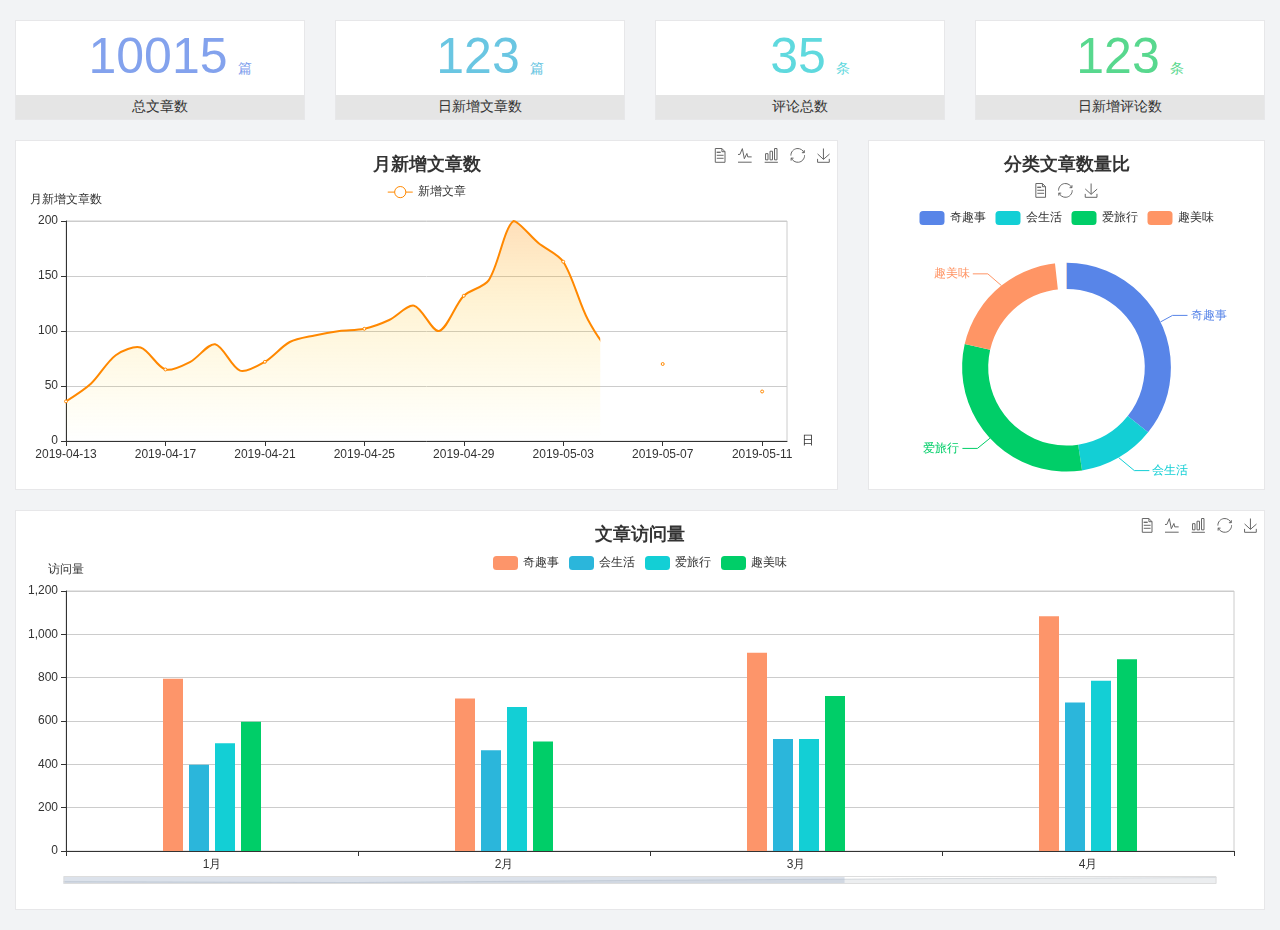
==== home/dashboard.html @ a1176040 "git init project" ====
<!DOCTYPE html>
<html lang="en">

<head>
  <meta charset="UTF-8">
  <meta name="viewport" content="width=device-width, initial-scale=1.0">
  <meta http-equiv="X-UA-Compatible" content="ie=edge">
  <title>图表统计</title>
  <link rel="stylesheet" href="../../assets/lib/bootstrap.css" />
  <link rel="stylesheet" href="../../assets/lib/main.css" />
  <script src="../../assets/lib/jquery.js"></script>
  <script type="text/javascript" src="../../assets/lib/echarts.min.js"></script>
</head>

<body>
  <div class="container-fluid">
    <div class="row spannel_list">
      <div class="col-sm-3 col-xs-6">
        <div class="spannel">
          <em>10015</em><span>篇</span>
          <b>总文章数</b>
        </div>
      </div>
      <div class="col-sm-3 col-xs-6">
        <div class="spannel scolor01">
          <em>123</em><span>篇</span>
          <b>日新增文章数</b>
        </div>
      </div>
      <div class="col-sm-3 col-xs-6">
        <div class="spannel scolor02">
          <em>35</em><span>条</span>
          <b>评论总数</b>
        </div>
      </div>
      <div class="col-sm-3 col-xs-6">
        <div class="spannel scolor03">
          <em>123</em><span>条</span>
          <b>日新增评论数</b>
        </div>
      </div>
    </div>
  </div>

  <div class="container-fluid">
    <div class="row curve-pie">
      <div class="col-lg-8 col-md-8">
        <div class="gragh_pannel" id="curve_show"></div>
      </div>
      <div class="col-lg-4 col-md-4">
        <div class="gragh_pannel" id="pie_show"></div>
      </div>
    </div>
  </div>

  <div class="container-fluid">
    <div class="column_pannel" id="column_show"></div>
  </div>

  <script>
    var oChart = echarts.init(document.getElementById('curve_show'));
    var aList_all = [
      { 'count': 36, 'date': '2019-04-13' },
      { 'count': 52, 'date': '2019-04-14' },
      { 'count': 78, 'date': '2019-04-15' },
      { 'count': 85, 'date': '2019-04-16' },
      { 'count': 65, 'date': '2019-04-17' },
      { 'count': 72, 'date': '2019-04-18' },
      { 'count': 88, 'date': '2019-04-19' },
      { 'count': 64, 'date': '2019-04-20' },
      { 'count': 72, 'date': '2019-04-21' },
      { 'count': 90, 'date': '2019-04-22' },
      { 'count': 96, 'date': '2019-04-23' },
      { 'count': 100, 'date': '2019-04-24' },
      { 'count': 102, 'date': '2019-04-25' },
      { 'count': 110, 'date': '2019-04-26' },
      { 'count': 123, 'date': '2019-04-27' },
      { 'count': 100, 'date': '2019-04-28' },
      { 'count': 132, 'date': '2019-04-29' },
      { 'count': 146, 'date': '2019-04-30' },
      { 'count': 200, 'date': '2019-05-01' },
      { 'count': 180, 'date': '2019-05-02' },
      { 'count': 163, 'date': '2019-05-03' },
      { 'count': 110, 'date': '2019-05-04' },
      { 'count': 80, 'date': '2019-05-05' },
      { 'count': 82, 'date': '2019-05-06' },
      { 'count': 70, 'date': '2019-05-07' },
      { 'count': 65, 'date': '2019-05-08' },
      { 'count': 54, 'date': '2019-05-09' },
      { 'count': 40, 'date': '2019-05-10' },
      { 'count': 45, 'date': '2019-05-11' },
      { 'count': 38, 'date': '2019-05-12' },
    ];

    let aCount = [];
    let aDate = [];

    for (var i = 0; i < aList_all.length; i++) {
      aCount.push(aList_all[i].count);
      aDate.push(aList_all[i].date);
    }

    var chartopt = {
      title: {
        text: '月新增文章数',
        left: 'center',
        top: '10'
      },
      tooltip: {
        trigger: 'axis'
      },
      legend: {
        data: ['新增文章'],
        top: '40'
      },
      toolbox: {
        show: true,
        feature: {
          mark: { show: true },
          dataView: { show: true, readOnly: false },
          magicType: { show: true, type: ['line', 'bar'] },
          restore: { show: true },
          saveAsImage: { show: true }
        }
      },
      calculable: true,
      xAxis: [
        {
          name: '日',
          type: 'category',
          boundaryGap: false,
          data: aDate
        }
      ],
      yAxis: [
        {
          name: '月新增文章数',
          type: 'value'
        }
      ],
      series: [
        {
          name: '新增文章',
          type: 'line',
          smooth: true,
          itemStyle: { normal: { areaStyle: { type: 'default' }, color: '#f80' }, lineStyle: { color: '#f80' } },
          data: aCount
        }],
      areaStyle: {
        normal: {
          color: new echarts.graphic.LinearGradient(0, 0, 0, 1, [{
            offset: 0,
            color: 'rgba(255,136,0,0.39)'
          }, {
            offset: .34,
            color: 'rgba(255,180,0,0.25)'
          }, {
            offset: 1,
            color: 'rgba(255,222,0,0.00)'
          }])

        }
      },
      grid: {
        show: true,
        x: 50,
        x2: 50,
        y: 80,
        height: 220
      }
    };

    oChart.setOption(chartopt);


    var oPie = echarts.init(document.getElementById('pie_show'));
    var oPieopt =
    {
      title: {
        top: 10,
        text: '分类文章数量比',
        x: 'center'
      },
      tooltip: {
        trigger: 'item',
        formatter: "{a} <br/>{b} : {c} ({d}%)"
      },
      color: ['#5885e8', '#13cfd5', '#00ce68', '#ff9565'],
      legend: {
        x: 'center',
        top: 65,
        data: ['奇趣事', '会生活', '爱旅行', '趣美味']
      },
      toolbox: {
        show: true,
        x: 'center',
        top: 35,
        feature: {
          mark: { show: true },
          dataView: { show: true, readOnly: false },
          magicType: {
            show: true,
            type: ['pie', 'funnel'],
            option: {
              funnel: {
                x: '25%',
                width: '50%',
                funnelAlign: 'left',
                max: 1548
              }
            }
          },
          restore: { show: true },
          saveAsImage: { show: true }
        }
      },
      calculable: true,
      series: [
        {
          name: '访问来源',
          type: 'pie',
          radius: ['45%', '60%'],
          center: ['50%', '65%'],
          data: [
            { value: 300, name: '奇趣事' },
            { value: 100, name: '会生活' },
            { value: 260, name: '爱旅行' },
            { value: 180, name: '趣美味' }
          ]
        }
      ]
    };
    oPie.setOption(oPieopt);



    var oColumn = this.echarts.init(document.getElementById('column_show'));
    var oColumnopt =
    {
      title: {
        text: '文章访问量',
        left: 'center',
        top: '10'
      },
      tooltip: {
        trigger: 'axis'
      },
      legend: {
        data: ['奇趣事', '会生活', '爱旅行', '趣美味'],
        top: '40'
      },
      toolbox: {
        show: true,
        feature: {
          mark: { show: true },
          dataView: { show: true, readOnly: false },
          magicType: { show: true, type: ['line', 'bar'] },
          restore: { show: true },
          saveAsImage: { show: true }
        }
      },
      calculable: true,
      xAxis: [
        {
          type: 'category',
          data: ['1月', '2月', '3月', '4月', '5月']
        }
      ],
      yAxis: [
        {
          name: '访问量',
          type: 'value'
        }
      ],
      series: [
        {
          name: '奇趣事',
          type: 'bar',
          barWidth: 20,
          itemStyle: {
            normal: { areaStyle: { type: 'default' }, color: '#fd956a' }
          },
          data: [800, 708, 920, 1090, 1200]
        },
        {
          name: '会生活',
          type: 'bar',
          barWidth: 20,
          itemStyle: {
            normal: { areaStyle: { type: 'default' }, color: '#2bb6db' }
          },
          data: [400, 468, 520, 690, 800]
        },
        {
          name: '爱旅行',
          type: 'bar',
          barWidth: 20,
          itemStyle: {
            normal: { areaStyle: { type: 'default' }, color: '#13cfd5' }
          },
          data: [500, 668, 520, 790, 900]
        },
        {
          name: '趣美味',
          type: 'bar',
          barWidth: 20,
          itemStyle: {
            normal: { areaStyle: { type: 'default' }, color: '#00ce68' }
          },
          data: [600, 508, 720, 890, 1000]
        }
      ],
      grid: {
        show: true,
        x: 50,
        x2: 30,
        y: 80,
        height: 260
      },
      dataZoom: [//给x轴设置滚动条
        {
          start: 0,//默认为0
          end: 100 - 1000 / 31,//默认为100
          type: 'slider',
          show: true,
          xAxisIndex: [0],
          handleSize: 0,//滑动条的 左右2个滑动条的大小
          height: 8,//组件高度
          left: 45, //左边的距离
          right: 50,//右边的距离
          bottom: 26,//右边的距离
          handleColor: '#ddd',//h滑动图标的颜色
          handleStyle: {
            borderColor: "#cacaca",
            borderWidth: "1",
            shadowBlur: 2,
            background: "#ddd",
            shadowColor: "#ddd",
          }
        }]
    };
    oColumn.setOption(oColumnopt);
  </script>
</body>

</html>
---- assets/lib/main.css ----
body{
    font-family:'MicroSoft YaHei';
    background-color: #f2f3f5;
}
.main_wrap{
    position:fixed;
    width:100%;
    height:100%;
    left:0px;
    top:0px;
    background:url('../images/login_bg.jpg'); 
    background-size:100% 100%; 
  }
.header{
    width:1200px;
    overflow: hidden;
    margin:20px auto 0;
}
.heade .logo{
    float: left;
}
.header .copyright{
    float:right;
    font-size:12px;
    color:#fff;
    text-align:right;
    line-height:20px;
    margin-top:10px;
}
.login_form_con{
    position:absolute;
    left:50%;
    top:50%;
    margin-left:-200px;
    margin-top:-155px;
    width:400px;
    height:310px;
    background-color: #edeff0;
}

.login_form{
    position: relative;
}

.login_form .icon-user{
    position:absolute;
    font-size:16px;
    color:#999;
    left:46px;
    top:12px;
}
.login_form .icon-key{
    position:absolute;
    font-size:18px;
    color:#999;
    left:46px;
    top:78px;
}
.login_title{
    height:60px;
    background:url('../images/login_title.png') center center no-repeat #fff;
}
.input_txt,.input_pass,.input_sub{
    display:block;
    width:334px;
    height:37px;
    padding:0px;
    text-indent:40px;
    border:1px solid #ddd;
    margin:27px auto 0;
    outline:none;
}
.input_sub{
    margin-top:40px;
    height:42px;
    background-color: #19b9e7;
    text-indent:0px;
    font-size:18px;
    color:#fff;
    cursor: pointer;
}
.input_sub:hover{
    background-color: #08a0cc;
}

.sider{
    position:fixed;
    left:0;
    top:0;
    bottom:0;
    width:210px;
    background-color: #323745;
}
.sider .logo{
    display:block;
    height:56px;
    background-color: #242732;
    overflow: hidden;
}
.sider .logo img{
    display:block;
    margin:6px auto 0;
}
.user_info{
    height:79px;
    border-bottom:1px solid #5a5e6b;
}

.user_info img{
    float: left;
    width:40px;
    height:40px;
    border-radius:20px;
    margin:19px 0 0 30px;
}
.user_info span{
    float: left;
    width:120px;
    font-size:12px;
    color:#fff;
    margin:23px 0 0 20px;
}
.user_info b{
    float: left;
    width: 120px;
    font-weight:normal;
    font-size:12px;
    color:#adafb5;
    margin:2px 0 0 20px;
}

.menu .level01{
    height:50px;
    line-height:50px;
}
.menu .level01 a{
    display:block;
    height:50px;
    font-size:12px;
    color:#adafb5;
    overflow: hidden;
}
.menu .level01.active a{
    background-color: #1378f0;
    color:#fff;
}
.menu .level01.active i{
    color:#fff;
}

.menu .level01 a:hover{
    background-color: #1378f0;
    color:#fff;
}
.menu .level01 a:hover i{
    color:#fff;
}
.menu .level01 i{
    color:#61646f;
    font-size:22px;
    float: left;
    margin-left:26px;
}
.menu .level01 span{
    float: left;
    margin-left:10px;
}
.menu .level01 b{
    float: right;
    margin-right:20px;
    font-weight:normal;
    transform:rotate(90deg);
    transition:all 500ms ease;
}

.menu .level01 .rotate0{
    transform:rotate(0deg);
}

.menu .level02{
    background: #242732;
    display:none;
}


.menu .level02 li{
    height:40px;
    line-height:40px;
}
.menu .level02 li a{
    display:block;
    height:40px;
    font-size:12px;
    color:#adafb5;
    overflow: hidden;
}

.menu .level02 li a:hover{
    background-color: #1378f0;
    color:#fff;
}

.menu .level02 li i{
    font-size:12px;
    float: left;
    margin-left:60px;
}
.menu .level02 li span{
    font-size:12px;
    float: left;
    margin-left:5px;
}

.menu .level02 .active a{
    color:#ffae00;
}

.header_bar{
    position:fixed;
    left:210px;
    right:0;
    top:0;
    height:56px;
    background-color: #fff;
}

.main{
    position:fixed;
    left:210px;
    top:56px;
    right:0;
    bottom:0;
    background-color: #f2f3f5;
}

.search_form{
    width:218px;
    height:33px;
    border:1px solid #ddd;
    background-color: #f2f3f5;
    border-radius:16px;
    float: left;
    margin:12px 0 0 27px;
}

.search_form input{
    padding:0px;
    margin:0px;
    border:0px;
    float: left;
    background-color: #f2f3f5;
    font-size:12px;
    width:175px;
    height:31px;
    margin-left:12px;
    outline:none;
   
}

.search_form .icon-search{
    line-height:33px;
    cursor: pointer;
    font-size:18px;
    color:#abaebb;
}
.user_center_link{
    float:right;

}
.user_center_link a{
    line-height:56px;
    font-size:12px;
    color:#999;
    margin-right:15px;
}
.user_center_link a:hover{
    color:#ffae00
}

.user_center_link img{
    width:42px;
    height:42px;
    border-radius:32px;
    margin-right:10px;
}

.spannel_list{
    margin-top:20px;
}

.spannel{
	height:100px;
	overflow:hidden;
	text-align:center;
    position:relative;
    background-color: #fff;
    border:1px solid #e7e7e9;
    margin-bottom:20px;
}

.spannel em{
    font-style:normal;
	font-size:50px;
	line-height:50px;
	display:inline-block;
	margin:10px 0 0 20px;
	font-family:'Arial';
	color:#83a2ed;
}

.spannel span{
	font-size:14px;
	display:inline-block;
	color:#83a2ed;
	margin-left:10px;
}

.spannel b{
	position:absolute;
	left:0;
	bottom:0;
	width:100%;
	line-height:24px;
	background:#e5e5e5;
	color:#333;
	font-size:14px;
	font-weight:normal;
}

.scolor01 em,.scolor01 span{
	color:#6ac6e2;
}

.scolor02 em,.scolor02 span{
	color:#5fd9de;
}

.scolor03 em,.scolor03 span{
	color:#58d88e;
}


.gragh_pannel{
    height:350px;
    border:1px solid #e7e7e9;
    background-color: #fff!important; 
    margin-bottom:20px;  
}

.column_pannel{
    margin-bottom:20px;
    height:400px;
    border:1px solid #e7e7e9;
    background-color: #fff!important;   
}

.common_title{
    line-height:42px;
    background-color: #fbfbfb;
    border:1px solid #e7e7e9;
    margin-top:20px;
    text-indent: 15px;
    font-size:14px;
    color:#333;
}

.common_con{
    border:1px solid #e7e7e9;
    border-top:0px;
    background-color: #fff;
    padding-bottom:20px;
    margin-bottom:20px;
}
.opt_btns{
    margin-top:20px;
}

.mp20{
    margin-top:20px;
}

.pagination{   
   margin:0;
}

.article_form{
    margin-top:20px;
}

.form-group{
    margin-bottom:25px;
}

.form-group label{
    font-weight:normal;
    color:#666;
}

.icon-icondate{
    line-height:16px;
}

.user_pic{
    width:100px;
    height:100px;
    margin-bottom:10px;
}

.article_cover{
    width:200px;
    height:200px;
    margin-bottom:10px;
}
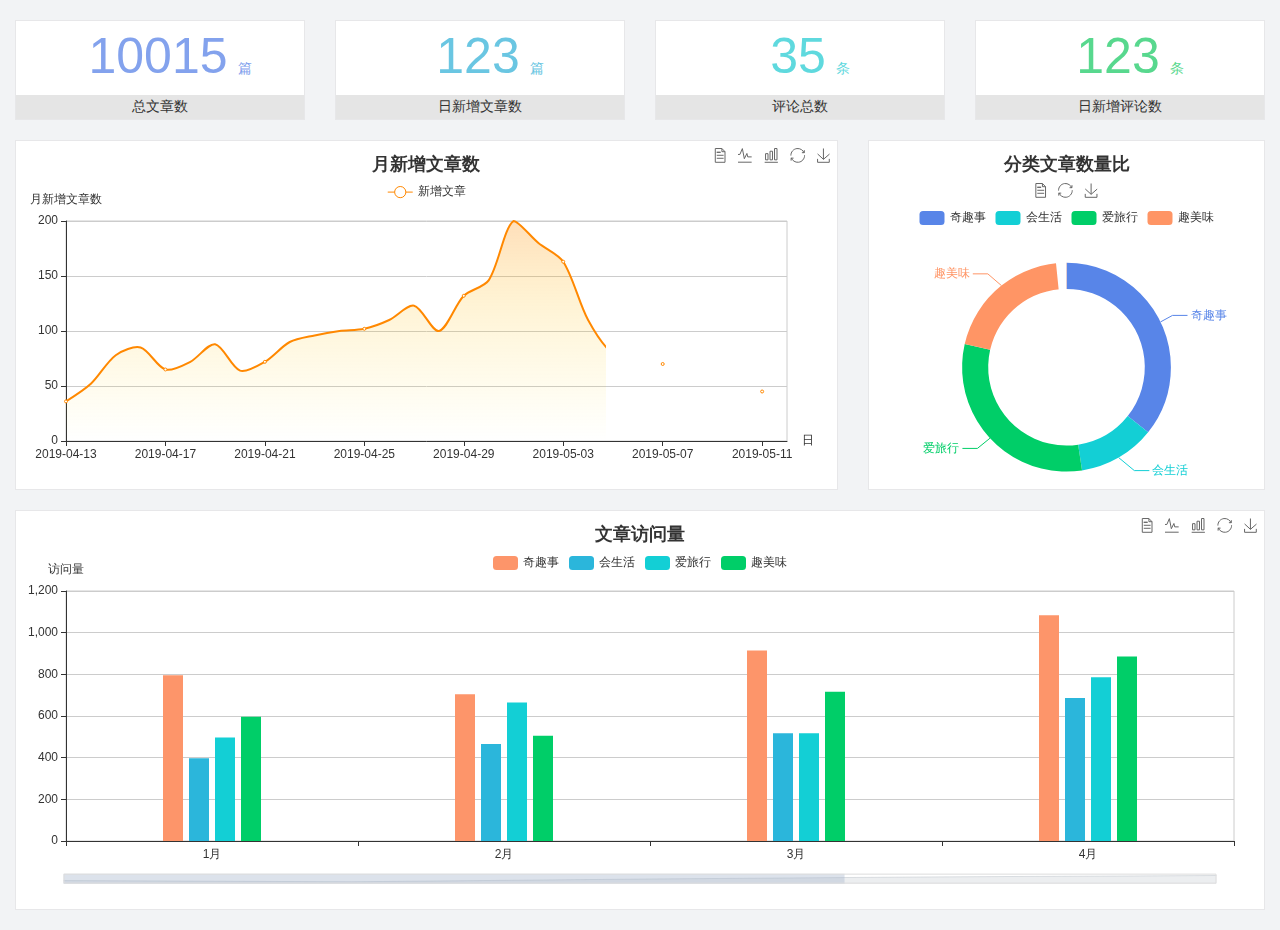
==== commit d52b015d: "完成了项目登陆和注册功能的开发" ====
--- a/home/dashboard.html
+++ b/home/dashboard.html
@@ -315,7 +315,7 @@
         x: 50,
         x2: 30,
         y: 80,
-        height: 260
+        height: 250,
       },
       dataZoom: [//给x轴设置滚动条
         {
@@ -325,7 +325,7 @@
           show: true,
           xAxisIndex: [0],
           handleSize: 0,//滑动条的 左右2个滑动条的大小
-          height: 8,//组件高度
+          height: 10,//组件高度
           left: 45, //左边的距离
           right: 50,//右边的距离
           bottom: 26,//右边的距离
--- a/assets/lib/main.css
+++ b/assets/lib/main.css
@@ -1,416 +1,446 @@
-body{
-    font-family:'MicroSoft YaHei';
-    background-color: #f2f3f5;
-}
-.main_wrap{
-    position:fixed;
-    width:100%;
-    height:100%;
-    left:0px;
-    top:0px;
-    background:url('../images/login_bg.jpg'); 
-    background-size:100% 100%; 
-  }
-.header{
-    width:1200px;
-    overflow: hidden;
-    margin:20px auto 0;
-}
-.heade .logo{
-    float: left;
-}
-.header .copyright{
-    float:right;
-    font-size:12px;
-    color:#fff;
-    text-align:right;
-    line-height:20px;
-    margin-top:10px;
-}
-.login_form_con{
-    position:absolute;
-    left:50%;
-    top:50%;
-    margin-left:-200px;
-    margin-top:-155px;
-    width:400px;
-    height:310px;
-    background-color: #edeff0;
-}
-
-.login_form{
-    position: relative;
-}
-
-.login_form .icon-user{
-    position:absolute;
-    font-size:16px;
-    color:#999;
-    left:46px;
-    top:12px;
-}
-.login_form .icon-key{
-    position:absolute;
-    font-size:18px;
-    color:#999;
-    left:46px;
-    top:78px;
-}
-.login_title{
-    height:60px;
-    background:url('../images/login_title.png') center center no-repeat #fff;
-}
-.input_txt,.input_pass,.input_sub{
-    display:block;
-    width:334px;
-    height:37px;
-    padding:0px;
-    text-indent:40px;
-    border:1px solid #ddd;
-    margin:27px auto 0;
-    outline:none;
-}
-.input_sub{
-    margin-top:40px;
-    height:42px;
-    background-color: #19b9e7;
-    text-indent:0px;
-    font-size:18px;
-    color:#fff;
-    cursor: pointer;
-}
-.input_sub:hover{
-    background-color: #08a0cc;
-}
-
-.sider{
-    position:fixed;
-    left:0;
-    top:0;
-    bottom:0;
-    width:210px;
-    background-color: #323745;
-}
-.sider .logo{
-    display:block;
-    height:56px;
-    background-color: #242732;
-    overflow: hidden;
-}
-.sider .logo img{
-    display:block;
-    margin:6px auto 0;
-}
-.user_info{
-    height:79px;
-    border-bottom:1px solid #5a5e6b;
-}
-
-.user_info img{
-    float: left;
-    width:40px;
-    height:40px;
-    border-radius:20px;
-    margin:19px 0 0 30px;
-}
-.user_info span{
-    float: left;
-    width:120px;
-    font-size:12px;
-    color:#fff;
-    margin:23px 0 0 20px;
-}
-.user_info b{
-    float: left;
-    width: 120px;
-    font-weight:normal;
-    font-size:12px;
-    color:#adafb5;
-    margin:2px 0 0 20px;
-}
-
-.menu .level01{
-    height:50px;
-    line-height:50px;
-}
-.menu .level01 a{
-    display:block;
-    height:50px;
-    font-size:12px;
-    color:#adafb5;
-    overflow: hidden;
-}
-.menu .level01.active a{
-    background-color: #1378f0;
-    color:#fff;
-}
-.menu .level01.active i{
-    color:#fff;
-}
-
-.menu .level01 a:hover{
-    background-color: #1378f0;
-    color:#fff;
-}
-.menu .level01 a:hover i{
-    color:#fff;
-}
-.menu .level01 i{
-    color:#61646f;
-    font-size:22px;
-    float: left;
-    margin-left:26px;
-}
-.menu .level01 span{
-    float: left;
-    margin-left:10px;
-}
-.menu .level01 b{
-    float: right;
-    margin-right:20px;
-    font-weight:normal;
-    transform:rotate(90deg);
-    transition:all 500ms ease;
-}
-
-.menu .level01 .rotate0{
-    transform:rotate(0deg);
-}
-
-.menu .level02{
-    background: #242732;
-    display:none;
-}
-
-
-.menu .level02 li{
-    height:40px;
-    line-height:40px;
-}
-.menu .level02 li a{
-    display:block;
-    height:40px;
-    font-size:12px;
-    color:#adafb5;
-    overflow: hidden;
-}
-
-.menu .level02 li a:hover{
-    background-color: #1378f0;
-    color:#fff;
-}
-
-.menu .level02 li i{
-    font-size:12px;
-    float: left;
-    margin-left:60px;
-}
-.menu .level02 li span{
-    font-size:12px;
-    float: left;
-    margin-left:5px;
-}
-
-.menu .level02 .active a{
-    color:#ffae00;
-}
-
-.header_bar{
-    position:fixed;
-    left:210px;
-    right:0;
-    top:0;
-    height:56px;
-    background-color: #fff;
-}
-
-.main{
-    position:fixed;
-    left:210px;
-    top:56px;
-    right:0;
-    bottom:0;
-    background-color: #f2f3f5;
-}
-
-.search_form{
-    width:218px;
-    height:33px;
-    border:1px solid #ddd;
-    background-color: #f2f3f5;
-    border-radius:16px;
-    float: left;
-    margin:12px 0 0 27px;
-}
-
-.search_form input{
-    padding:0px;
-    margin:0px;
-    border:0px;
-    float: left;
-    background-color: #f2f3f5;
-    font-size:12px;
-    width:175px;
-    height:31px;
-    margin-left:12px;
-    outline:none;
-   
-}
-
-.search_form .icon-search{
-    line-height:33px;
-    cursor: pointer;
-    font-size:18px;
-    color:#abaebb;
-}
-.user_center_link{
-    float:right;
-
-}
-.user_center_link a{
-    line-height:56px;
-    font-size:12px;
-    color:#999;
-    margin-right:15px;
-}
-.user_center_link a:hover{
-    color:#ffae00
-}
-
-.user_center_link img{
-    width:42px;
-    height:42px;
-    border-radius:32px;
-    margin-right:10px;
-}
-
-.spannel_list{
-    margin-top:20px;
-}
-
-.spannel{
-	height:100px;
-	overflow:hidden;
-	text-align:center;
-    position:relative;
-    background-color: #fff;
-    border:1px solid #e7e7e9;
-    margin-bottom:20px;
-}
-
-.spannel em{
-    font-style:normal;
-	font-size:50px;
-	line-height:50px;
-	display:inline-block;
-	margin:10px 0 0 20px;
-	font-family:'Arial';
-	color:#83a2ed;
-}
-
-.spannel span{
-	font-size:14px;
-	display:inline-block;
-	color:#83a2ed;
-	margin-left:10px;
-}
-
-.spannel b{
-	position:absolute;
-	left:0;
-	bottom:0;
-	width:100%;
-	line-height:24px;
-	background:#e5e5e5;
-	color:#333;
-	font-size:14px;
-	font-weight:normal;
-}
-
-.scolor01 em,.scolor01 span{
-	color:#6ac6e2;
-}
-
-.scolor02 em,.scolor02 span{
-	color:#5fd9de;
-}
-
-.scolor03 em,.scolor03 span{
-	color:#58d88e;
-}
-
-
-.gragh_pannel{
-    height:350px;
-    border:1px solid #e7e7e9;
-    background-color: #fff!important; 
-    margin-bottom:20px;  
-}
-
-.column_pannel{
-    margin-bottom:20px;
-    height:400px;
-    border:1px solid #e7e7e9;
-    background-color: #fff!important;   
-}
-
-.common_title{
-    line-height:42px;
-    background-color: #fbfbfb;
-    border:1px solid #e7e7e9;
-    margin-top:20px;
-    text-indent: 15px;
-    font-size:14px;
-    color:#333;
-}
-
-.common_con{
-    border:1px solid #e7e7e9;
-    border-top:0px;
-    background-color: #fff;
-    padding-bottom:20px;
-    margin-bottom:20px;
-}
-.opt_btns{
-    margin-top:20px;
-}
-
-.mp20{
-    margin-top:20px;
-}
-
-.pagination{   
-   margin:0;
-}
-
-.article_form{
-    margin-top:20px;
-}
-
-.form-group{
-    margin-bottom:25px;
-}
-
-.form-group label{
-    font-weight:normal;
-    color:#666;
-}
-
-.icon-icondate{
-    line-height:16px;
-}
-
-.user_pic{
-    width:100px;
-    height:100px;
-    margin-bottom:10px;
-}
-
-.article_cover{
-    width:200px;
-    height:200px;
-    margin-bottom:10px;
-}
-
-
-
+body {
+    font-family: 'MicroSoft YaHei';
+    background-color: #f2f3f5;
+}
+
+.main_wrap {
+    position: fixed;
+    width: 100%;
+    height: 100%;
+    left: 0px;
+    top: 0px;
+    background: url('../images/login_bg.jpg');
+    background-size: 100% 100%;
+}
+
+.header {
+    width: 1200px;
+    overflow: hidden;
+    margin: 20px auto 0;
+}
+
+.heade .logo {
+    float: left;
+}
+
+.header .copyright {
+    float: right;
+    font-size: 12px;
+    color: #fff;
+    text-align: right;
+    line-height: 20px;
+    margin-top: 10px;
+}
+
+.login_form_con {
+    position: absolute;
+    left: 50%;
+    top: 50%;
+    margin-left: -200px;
+    margin-top: -155px;
+    width: 400px;
+    height: 310px;
+    background-color: #edeff0;
+}
+
+.login_form {
+    position: relative;
+}
+
+.login_form .icon-user {
+    position: absolute;
+    font-size: 16px;
+    color: #999;
+    left: 46px;
+    top: 12px;
+}
+
+.login_form .icon-key {
+    position: absolute;
+    font-size: 18px;
+    color: #999;
+    left: 46px;
+    top: 78px;
+}
+
+.login_title {
+    height: 60px;
+    background: url('../images/login_title.png') center center no-repeat #fff;
+}
+
+.input_txt,
+.input_pass,
+.input_sub {
+    display: block;
+    width: 334px;
+    height: 37px;
+    padding: 0px;
+    text-indent: 40px;
+    border: 1px solid #ddd;
+    margin: 27px auto 0;
+    outline: none;
+}
+
+.input_sub {
+    margin-top: 40px;
+    height: 42px;
+    background-color: #19b9e7;
+    text-indent: 0px;
+    font-size: 18px;
+    color: #fff;
+    cursor: pointer;
+}
+
+.input_sub:hover {
+    background-color: #08a0cc;
+}
+
+.sider {
+    position: fixed;
+    left: 0;
+    top: 0;
+    bottom: 0;
+    width: 210px;
+    background-color: #323745;
+}
+
+.sider .logo {
+    display: block;
+    height: 56px;
+    background-color: #242732;
+    overflow: hidden;
+}
+
+.sider .logo img {
+    display: block;
+    margin: 6px auto 0;
+}
+
+.user_info {
+    height: 79px;
+    border-bottom: 1px solid #5a5e6b;
+}
+
+.user_info img {
+    float: left;
+    width: 40px;
+    height: 40px;
+    border-radius: 20px;
+    margin: 19px 0 0 30px;
+}
+
+.user_info span {
+    float: left;
+    width: 120px;
+    font-size: 12px;
+    color: #fff;
+    margin: 23px 0 0 20px;
+}
+
+.user_info b {
+    float: left;
+    width: 120px;
+    font-weight: normal;
+    font-size: 12px;
+    color: #adafb5;
+    margin: 2px 0 0 20px;
+}
+
+.menu .level01 {
+    height: 50px;
+    line-height: 50px;
+}
+
+.menu .level01 a {
+    display: block;
+    height: 50px;
+    font-size: 12px;
+    color: #adafb5;
+    overflow: hidden;
+}
+
+.menu .level01.active a {
+    background-color: #1378f0;
+    color: #fff;
+}
+
+.menu .level01.active i {
+    color: #fff;
+}
+
+.menu .level01 a:hover {
+    background-color: #1378f0;
+    color: #fff;
+}
+
+.menu .level01 a:hover i {
+    color: #fff;
+}
+
+.menu .level01 i {
+    color: #61646f;
+    font-size: 22px;
+    float: left;
+    margin-left: 26px;
+}
+
+.menu .level01 span {
+    float: left;
+    margin-left: 10px;
+}
+
+.menu .level01 b {
+    float: right;
+    margin-right: 20px;
+    font-weight: normal;
+    transform: rotate(90deg);
+    transition: all 500ms ease;
+}
+
+.menu .level01 .rotate0 {
+    transform: rotate(0deg);
+}
+
+.menu .level02 {
+    background: #242732;
+    display: none;
+}
+
+
+.menu .level02 li {
+    height: 40px;
+    line-height: 40px;
+}
+
+.menu .level02 li a {
+    display: block;
+    height: 40px;
+    font-size: 12px;
+    color: #adafb5;
+    overflow: hidden;
+}
+
+.menu .level02 li a:hover {
+    background-color: #1378f0;
+    color: #fff;
+}
+
+.menu .level02 li i {
+    font-size: 12px;
+    float: left;
+    margin-left: 60px;
+}
+
+.menu .level02 li span {
+    font-size: 12px;
+    float: left;
+    margin-left: 5px;
+}
+
+.menu .level02 .active a {
+    color: #ffae00;
+}
+
+.header_bar {
+    position: fixed;
+    left: 210px;
+    right: 0;
+    top: 0;
+    height: 56px;
+    background-color: #fff;
+}
+
+.main {
+    position: fixed;
+    left: 210px;
+    top: 56px;
+    right: 0;
+    bottom: 0;
+    background-color: #f2f3f5;
+}
+
+.search_form {
+    width: 218px;
+    height: 33px;
+    border: 1px solid #ddd;
+    background-color: #f2f3f5;
+    border-radius: 16px;
+    float: left;
+    margin: 12px 0 0 27px;
+}
+
+.search_form input {
+    padding: 0px;
+    margin: 0px;
+    border: 0px;
+    float: left;
+    background-color: #f2f3f5;
+    font-size: 12px;
+    width: 175px;
+    height: 31px;
+    margin-left: 12px;
+    outline: none;
+
+}
+
+.search_form .icon-search {
+    line-height: 33px;
+    cursor: pointer;
+    font-size: 18px;
+    color: #abaebb;
+}
+
+.user_center_link {
+    float: right;
+
+}
+
+.user_center_link a {
+    line-height: 56px;
+    font-size: 12px;
+    color: #999;
+    margin-right: 15px;
+}
+
+.user_center_link a:hover {
+    color: #ffae00
+}
+
+.user_center_link img {
+    width: 42px;
+    height: 42px;
+    border-radius: 32px;
+    margin-right: 10px;
+}
+
+.spannel_list {
+    margin-top: 20px;
+}
+
+.spannel {
+    height: 100px;
+    overflow: hidden;
+    text-align: center;
+    position: relative;
+    background-color: #fff;
+    border: 1px solid #e7e7e9;
+    margin-bottom: 20px;
+}
+
+.spannel em {
+    font-style: normal;
+    font-size: 50px;
+    line-height: 50px;
+    display: inline-block;
+    margin: 10px 0 0 20px;
+    font-family: 'Arial';
+    color: #83a2ed;
+}
+
+.spannel span {
+    font-size: 14px;
+    display: inline-block;
+    color: #83a2ed;
+    margin-left: 10px;
+}
+
+.spannel b {
+    position: absolute;
+    left: 0;
+    bottom: 0;
+    width: 100%;
+    line-height: 24px;
+    background: #e5e5e5;
+    color: #333;
+    font-size: 14px;
+    font-weight: normal;
+}
+
+.scolor01 em,
+.scolor01 span {
+    color: #6ac6e2;
+}
+
+.scolor02 em,
+.scolor02 span {
+    color: #5fd9de;
+}
+
+.scolor03 em,
+.scolor03 span {
+    color: #58d88e;
+}
+
+
+.gragh_pannel {
+    height: 350px;
+    border: 1px solid #e7e7e9;
+    background-color: #fff !important;
+    margin-bottom: 20px;
+}
+
+.column_pannel {
+    margin-bottom: 20px;
+    height: 400px;
+    border: 1px solid #e7e7e9;
+    background-color: #fff !important;
+}
+
+.common_title {
+    line-height: 42px;
+    background-color: #fbfbfb;
+    border: 1px solid #e7e7e9;
+    margin-top: 20px;
+    text-indent: 15px;
+    font-size: 14px;
+    color: #333;
+}
+
+.common_con {
+    border: 1px solid #e7e7e9;
+    border-top: 0px;
+    background-color: #fff;
+    padding-bottom: 20px;
+    margin-bottom: 20px;
+}
+
+.opt_btns {
+    margin-top: 20px;
+}
+
+.mp20 {
+    margin-top: 20px;
+}
+
+.pagination {
+    margin: 0;
+}
+
+.article_form {
+    margin-top: 20px;
+}
+
+.form-group {
+    margin-bottom: 25px;
+}
+
+.form-group label {
+    font-weight: normal;
+    color: #666;
+}
+
+.icon-icondate {
+    line-height: 16px;
+}
+
+.user_pic {
+    width: 100px;
+    height: 100px;
+    margin-bottom: 10px;
+}
+
+.article_cover {
+    width: 200px;
+    height: 200px;
+    margin-bottom: 10px;
+}